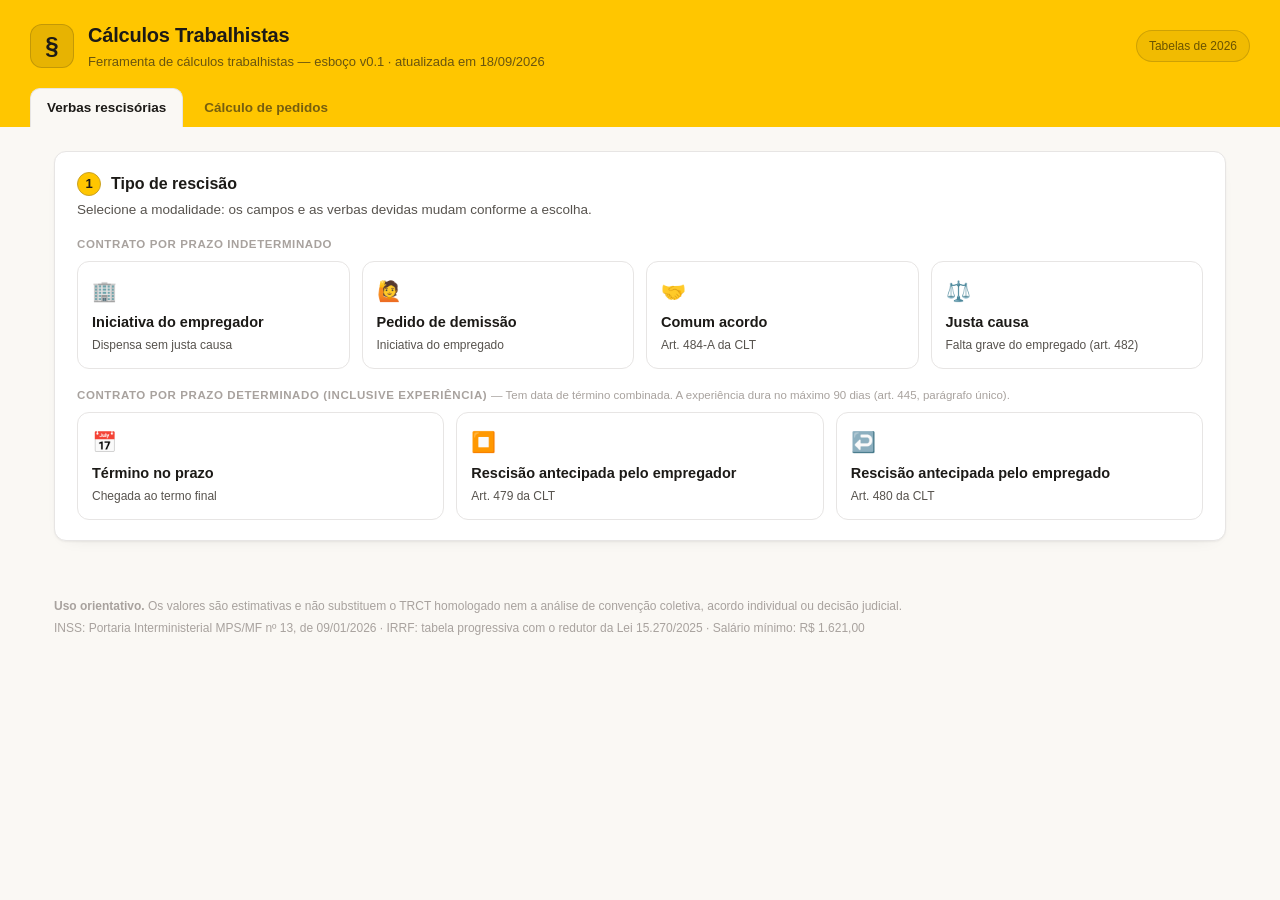
==== index.html @ 654d49d3 "Carimba a versão na tela para separar código velho de cálculo errado Hard refresh que não muda nada " ====
<!DOCTYPE html>
<html lang="pt-BR">
<head>
<meta charset="utf-8" />
<meta name="viewport" content="width=device-width, initial-scale=1" />
<title>Cálculo de Verbas Rescisórias</title>
<link rel="stylesheet" href="assets/estilos.css" />
</head>
<body>
  <header class="topo">
    <div class="topo__conteudo">
      <div class="topo__marca">
        <span class="topo__logo">§</span>
        <div>
          <h1>Cálculos Trabalhistas</h1>
          <p id="versao">Ferramenta de cálculos trabalhistas</p>
        </div>
      </div>
      <span class="badge" id="badge-vigencia">tabelas</span>
    </div>
    <nav class="abas" aria-label="Módulos">
      <a class="aba aba--ativa" href="index.html" aria-current="page">Verbas rescisórias</a>
      <a class="aba" href="pedidos.html">Cálculo de pedidos</a>
    </nav>
  </header>

  <main class="pagina">
    <section class="etapa">
      <h2><span class="etapa__num">1</span> Tipo de rescisão</h2>
      <p class="etapa__ajuda">Selecione a modalidade: os campos e as verbas devidas mudam conforme a escolha.</p>
      <div class="tipos-grupos" id="tipos" data-dinamico role="radiogroup" aria-label="Tipo de rescisão"></div>
      <div class="resumo-tipo" id="resumo-tipo" hidden></div>
    </section>

    <div class="colunas">
      <section class="etapa etapa--form" id="etapa-dados" hidden>
        <h2><span class="etapa__num">2</span> Dados para o cálculo</h2>
        <form id="formulario" autocomplete="off">
          <fieldset class="grupo">
            <legend>Contrato de trabalho</legend>
            <div class="campos">
              <label class="campo">
                <span class="campo__rotulo">Data de admissão <b>*</b></span>
                <input type="text" inputmode="numeric" data-campo="data" maxlength="10" placeholder="dd/mm/aaaa" id="dataAdmissao" />
              </label>
              <label class="campo" id="campo-termo-final" hidden>
                <span class="campo__rotulo">Data do termo final previsto <b>*</b></span>
                <input type="text" inputmode="numeric" data-campo="data" maxlength="10" placeholder="dd/mm/aaaa" id="dataTermoFinal" />
                <span class="campo__dica">Data combinada para o fim do contrato (experiência: até 90 dias).</span>
              </label>
              <label class="campo" id="campo-data-aviso">
                <span class="campo__rotulo" id="rotulo-data-aviso">Data do aviso prévio / desligamento <b>*</b></span>
                <input type="text" inputmode="numeric" data-campo="data" maxlength="10" placeholder="dd/mm/aaaa" id="dataAviso" />
                <span class="campo__dica" id="dica-data-aviso">Data da comunicação da rescisão.</span>
              </label>
              <label class="campo campo--largo checkbox" id="campo-clausula" hidden>
                <input type="checkbox" id="clausulaAssecuratoria" />
                <span>Contrato com <b>cláusula assecuratória</b> do direito recíproco de rescisão antecipada (art. 481 da CLT)</span>
              </label>
            </div>
            <div class="campos" id="grupo-aviso" hidden>
              <fieldset class="campo campo--largo opcoes">
                <legend class="campo__rotulo" id="rotulo-aviso">Aviso prévio</legend>
                <div class="opcoes__lista" id="opcoes-aviso"></div>
                <span class="campo__dica" id="dica-aviso"></span>
              </fieldset>
            </div>
          </fieldset>

          <fieldset class="grupo">
            <legend>Remuneração</legend>
            <div class="campos">
              <label class="campo">
                <span class="campo__rotulo">Último salário base <b>*</b></span>
                <span class="campo__moeda"><i>R$</i><input type="text" inputmode="decimal" data-campo="moeda" data-min="0" id="salarioBase" placeholder="0,00" /></span>
              </label>
              <label class="campo">
                <span class="campo__rotulo">Divisor da jornada</span>
                <input type="text" inputmode="numeric" data-campo="inteiro" data-min="1" data-max="999" id="divisor" placeholder="220" value="220" />
                <span class="campo__dica">220 para 44h semanais, 200 para 40h (Súmula 431 do TST). Usado no salário-hora.</span>
              </label>
              <label class="campo">
                <span class="campo__rotulo">Horas extras</span>
                <input type="text" inputmode="decimal" data-campo="decimal" data-min="0" data-max="744" id="horasExtras" placeholder="0" />
                <span class="campo__dica">Horas prestadas no mês da rescisão e ainda não pagas.</span>
              </label>
              <label class="campo">
                <span class="campo__rotulo">Adicional de hora extra</span>
                <span class="campo__moeda campo__moeda--sufixo"><input type="text" inputmode="decimal" data-campo="decimal" data-min="0" data-max="300" id="adicionalHoraExtra" placeholder="50" value="50" /><i>%</i></span>
                <span class="campo__dica">Mínimo de 50% (art. 7º, XVI, da CF). A hora sai do divisor informado.</span>
              </label>
              <label class="campo">
                <span class="campo__rotulo">Média de comissões, gorjetas e prêmios</span>
                <span class="campo__moeda"><i>R$</i><input type="text" inputmode="decimal" data-campo="moeda" data-min="0" id="mediaComissoes" placeholder="0,00" /></span>
                <span class="campo__dica">Média que integra aviso, 13º e férias.</span>
              </label>
            </div>
            <div class="campos">
              <fieldset class="campo campo--largo opcoes">
                <legend class="campo__rotulo">Adicionais recebidos</legend>
                <div class="opcoes__lista" id="opcoes-adicionais" data-dinamico></div>
                <span class="campo__dica">Insalubridade e periculosidade não se acumulam (art. 193, §2º). A insalubridade incide sobre o salário mínimo (art. 192 da CLT).</span>
              </fieldset>
              <label class="campo" id="campo-horas-noturnas" hidden>
                <span class="campo__rotulo">Horas noturnas por mês</span>
                <input type="text" inputmode="decimal" data-campo="decimal" data-min="0" data-max="300" id="horasNoturnas" placeholder="0" />
                <span class="campo__dica">20% sobre a hora normal, já integrada pelos demais adicionais (Súmula 60, I, do TST). Não considera a hora noturna reduzida (art. 73, §1º).</span>
              </label>
            </div>
            <p class="nota-remuneracao" id="nota-remuneracao">Remuneração para cálculo: <b>R$ 0,00</b></p>
          </fieldset>

          <fieldset class="grupo">
            <legend>Férias</legend>
            <div class="campos">
              <label class="campo">
                <span class="campo__rotulo">Períodos de férias vencidas (não gozadas)</span>
                <input type="text" inputmode="numeric" data-campo="inteiro" data-min="0" data-max="20" id="periodosFeriasVencidas" placeholder="0" />
                <span class="campo__dica" id="dica-periodos">Preencha as datas para ver os períodos aquisitivos completos.</span>
              </label>
              <label class="campo">
                <span class="campo__rotulo">Faltas injustificadas no período aquisitivo</span>
                <input type="text" inputmode="numeric" data-campo="inteiro" data-min="0" data-max="365" id="faltasInjustificadas" placeholder="0" />
                <span class="campo__dica">Acima de 5 faltas, reduz os dias de férias (art. 130 da CLT).</span>
              </label>
              <label class="campo campo--largo checkbox">
                <input type="checkbox" id="feriasDobro" />
                <span>Pagar as férias vencidas <b>em dobro</b> (período concessivo expirado — art. 137 da CLT)</span>
              </label>
            </div>
          </fieldset>

          <fieldset class="grupo" id="grupo-fgts">
            <legend>FGTS</legend>
            <div class="campos">
              <label class="campo">
                <span class="campo__rotulo">Saldo do FGTS depositado</span>
                <span class="campo__moeda"><i>R$</i><input type="text" inputmode="decimal" data-campo="moeda" data-min="0" id="saldoFgts" placeholder="0,00" /></span>
                <span class="campo__dica">Extrato da conta vinculada, sem os depósitos da rescisão (base da multa).</span>
              </label>
            </div>
          </fieldset>

          <fieldset class="grupo">
            <legend>Descontos</legend>
            <div class="campos">
              <fieldset class="campo campo--largo opcoes">
                <legend class="campo__rotulo">Descontos aplicáveis</legend>
                <div class="opcoes__lista" id="opcoes-descontos" data-dinamico></div>
                <span class="campo__dica">INSS, IRRF e aviso prévio não cumprido entram sozinhos, conforme o caso.</span>
              </fieldset>
            </div>
            <div class="campos" id="campos-descontos" data-dinamico></div>
          </fieldset>

          <fieldset class="grupo">
            <legend>Dados fiscais</legend>
            <div class="campos">
              <label class="campo">
                <span class="campo__rotulo">Dependentes para IRRF</span>
                <input type="text" inputmode="numeric" data-campo="inteiro" data-min="0" data-max="30" id="dependentes" placeholder="0" />
                <span class="campo__dica">Cada dependente reduz a base do imposto.</span>
              </label>
            </div>
          </fieldset>

          <div class="acoes">
            <button type="button" class="botao botao--primario" id="gerar-pdf">Gerar PDF</button>
            <button type="reset" class="botao">Limpar</button>
            <span class="acoes__nota">O resultado é recalculado a cada campo preenchido.</span>
          </div>
        </form>
      </section>

      <aside class="painel" id="painel" hidden>
        <div class="painel__topo">
          <h2>Resultado</h2>
          <span class="painel__tag">estimativa</span>
        </div>
        <div id="resultado"></div>
      </aside>
    </div>
  </main>

  <section id="memoria" class="memoria" aria-hidden="true"></section>

  <footer class="rodape">
    <p><b>Uso orientativo.</b> Os valores são estimativas e não substituem o TRCT homologado nem a análise de convenção coletiva, acordo individual ou decisão judicial.</p>
    <p id="rodape-vigencia"></p>
  </footer>

  <script type="module" src="src/app-rescisao.js"></script>
  <script>
    /* Os grupos de marcação são montados pelo módulo. Se algum ficar vazio, o
       navegador está servindo um JavaScript antigo de cache: avisa, em vez de
       deixar a seção sumir sem explicação. */
    addEventListener('load', () => setTimeout(() => {
      const vazios = [...document.querySelectorAll('[data-dinamico]')].filter((el) => !el.children.length);
      if (!vazios.length) return;
      const aviso = document.createElement('p');
      aviso.className = 'aviso-cache';
      aviso.innerHTML = 'Esta página carregou uma versão antiga guardada em cache. '
        + 'Recarregue com <b>Ctrl+Shift+R</b> (ou <b>Cmd+Shift+R</b> no Mac).';
      document.querySelector('.pagina').prepend(aviso);
    }, 700));
  </script>

</body>
</html>
---- assets/estilos.css ----
:root {
  /* Amarelo da marca. Sobre branco ele não tem contraste para texto, então
     serve de fundo e de borda, sempre com tinta escura por cima; para texto
     em fundo claro usamos --destaque-texto. */
  --destaque: #ffc600;
  --destaque-escuro: #c9a227;   /* dourado acinzentado, para bordas */
  --destaque-claro: #fdf6e0;    /* creme fosco, para fundos */
  --destaque-texto: #6b5400;

  --tinta: #1c1a17;
  --tinta-media: #57534e;
  --tinta-fraca: #a8a29e;
  --linha: #e7e5e4;
  --fundo: #faf8f4;
  --papel: #ffffff;
  --verde: #047857;
  --verde-claro: #ecfdf5;
  --vermelho: #b91c1c;
  --raio: 12px;
  --sombra: 0 1px 2px rgba(28, 26, 23, .05), 0 6px 18px -14px rgba(28, 26, 23, .18);
}

* { box-sizing: border-box; }
[hidden] { display: none !important; }

body {
  margin: 0;
  background: var(--fundo);
  color: var(--tinta);
  font-family: -apple-system, BlinkMacSystemFont, "Segoe UI", Roboto, "Helvetica Neue", Arial, sans-serif;
  font-size: 15px;
  line-height: 1.5;
}

/* ------------------------------------------------------------------ topo */
.topo {
  background: var(--destaque);
  color: var(--tinta);
  padding: 20px 24px;
}
.topo__conteudo {
  max-width: 1220px; margin: 0 auto;
  display: flex; align-items: center; justify-content: space-between; gap: 16px;
}
.topo__marca { display: flex; align-items: center; gap: 14px; }
.topo__logo {
  width: 44px; height: 44px; border-radius: 12px;
  background: rgba(28,26,23,.1); border: 1px solid rgba(28,26,23,.18);
  display: grid; place-items: center; font-size: 24px; font-weight: 700;
}
.topo h1 { margin: 0; font-size: 20px; letter-spacing: -.2px; }
.topo p { margin: 2px 0 0; font-size: 13px; color: rgba(28,26,23,.66); }
.abas {
  max-width: 1220px; margin: 16px auto -20px; display: flex; gap: 4px;
}
.aba {
  color: rgba(28,26,23,.6); text-decoration: none; font-size: 13.5px; font-weight: 600;
  padding: 9px 16px; border-radius: 10px 10px 0 0; border: 1px solid transparent; border-bottom: none;
}
.aba:hover { background: rgba(28,26,23,.07); color: var(--tinta); }
.aba--ativa { background: var(--fundo); color: var(--tinta); border-color: var(--linha); }

.badge {
  background: rgba(28,26,23,.06); border: 1px solid rgba(28,26,23,.16);
  color: var(--destaque-texto); padding: 6px 12px; border-radius: 999px; font-size: 12px; white-space: nowrap;
}

/* ---------------------------------------------------------------- página */
.pagina { max-width: 1220px; margin: 0 auto; padding: 24px; }

.aviso-cache {
  background: #fef5f5; border: 1px solid #fecaca; color: #991b1b;
  border-radius: var(--raio); padding: 12px 16px; margin: 0 0 20px; font-size: 13.5px;
}

.etapa {
  background: var(--papel); border: 1px solid var(--linha); border-radius: var(--raio);
  box-shadow: var(--sombra); padding: 20px 22px; margin-bottom: 20px;
}
.etapa h2 { margin: 0 0 4px; font-size: 16px; display: flex; align-items: center; gap: 10px; }
.etapa__num {
  width: 24px; height: 24px; border-radius: 50%; background: var(--destaque); color: var(--tinta);
  border: 1px solid var(--destaque-escuro);
  display: grid; place-items: center; font-size: 13px;
}
.etapa__ajuda { margin: 0 0 16px; color: var(--tinta-media); font-size: 13.5px; }

/* --------------------------------------------------------- cards de tipo */
.tipos-grupos { display: flex; flex-direction: column; gap: 18px; }
.grupo-tipos__titulo {
  margin: 0 0 8px; font-size: 11.5px; font-weight: 700; text-transform: uppercase;
  letter-spacing: .6px; color: var(--tinta-fraca);
}
.grupo-tipos__ajuda { text-transform: none; letter-spacing: 0; font-weight: 400; }
.tipos { display: grid; grid-template-columns: repeat(auto-fit, minmax(210px, 1fr)); gap: 12px; }
.tipo {
  text-align: left; cursor: pointer; background: var(--papel);
  border: 1.5px solid var(--linha); border-radius: var(--raio); padding: 14px;
  font: inherit; color: inherit; transition: .15s;
}
.tipo:hover { border-color: var(--destaque-escuro); background: #fdfbf5; }
.tipo[aria-checked="true"] { border-color: var(--destaque-escuro); background: var(--destaque-claro); box-shadow: 0 0 0 3px rgba(201,162,39,.22); }
.tipo:disabled { cursor: default; }
.tipo--breve { background: #fbfaf8; border-style: dashed; opacity: .65; }
.tipo--breve:hover { border-color: var(--linha); background: #fbfaf8; }
.tipo--breve .tipo__tag { text-transform: uppercase; letter-spacing: .5px; font-size: 10.5px; }
.tipo__icone { font-size: 20px; }
.tipo__nome { display: block; font-weight: 650; margin: 6px 0 2px; font-size: 14.5px; }
.tipo__tag { display: block; font-size: 12px; color: var(--tinta-media); }

.resumo-tipo {
  margin-top: 16px; border: 1px solid var(--linha); border-left: 3px solid var(--destaque);
  background: #fdfbf3; border-radius: 10px; padding: 14px 16px;
}
.resumo-tipo p { margin: 0 0 10px; font-size: 13.5px; color: var(--tinta-media); }
.verbas { display: flex; flex-wrap: wrap; gap: 8px; }
.verba {
  font-size: 12.5px; padding: 5px 10px; border-radius: 999px;
  background: var(--verde-claro); color: var(--verde); border: 1px solid #a7f3d0;
}
.verba--nao { background: #fef2f2; color: var(--vermelho); border-color: #fecaca; text-decoration: none; }
.verba small { opacity: .8; }

/* --------------------------------------------------------------- colunas */
.colunas { display: grid; grid-template-columns: minmax(0, 1.55fr) minmax(330px, .8fr); gap: 20px; align-items: start; }

/* ------------------------------------------------------------ formulário */
.grupo { border: none; border-top: 1px solid var(--linha); padding: 16px 0 4px; margin: 0; }
.grupo:first-of-type { border-top: none; padding-top: 4px; }
.grupo legend {
  font-size: 12px; font-weight: 700; text-transform: uppercase; letter-spacing: .6px;
  color: var(--destaque-texto); padding: 0;
}
.campos { display: grid; grid-template-columns: repeat(2, minmax(0, 1fr)); gap: 14px; margin-top: 12px; }
.campo { display: flex; flex-direction: column; gap: 5px; min-width: 0; }
.campo--largo { grid-column: 1 / -1; }
.campo__rotulo { font-size: 13px; font-weight: 600; color: var(--tinta); }
.campo__rotulo b { color: var(--vermelho); }
.campo__dica { font-size: 11.5px; color: var(--tinta-fraca); }
.campo input {
  font: inherit; padding: 9px 11px; border: 1px solid #cbd5e1; border-radius: 9px;
  background: #fff; color: var(--tinta); width: 100%;
}
.campo select {
  font: inherit; padding: 9px 11px; border: 1px solid #d6d3d1; border-radius: 9px;
  background: #fff; color: var(--tinta); width: 100%;
}
.campo select:focus, .campo input:focus { outline: none; border-color: var(--destaque-escuro); box-shadow: 0 0 0 3px rgba(201,162,39,.22); }
.campo--erro input { border-color: #dc2626; background: #fff7f7; }
.campo--erro input:focus { box-shadow: 0 0 0 3px rgba(220,38,38,.14); border-color: #dc2626; }
.campo__erro { font-size: 11.5px; color: var(--vermelho); font-weight: 600; }

.campo__moeda { position: relative; display: block; }
.campo__moeda i {
  position: absolute; left: 11px; top: 50%; transform: translateY(-50%);
  font-style: normal; font-size: 13px; color: var(--tinta-fraca);
}
.campo__moeda input { padding-left: 36px; }
.campo__moeda--sufixo i { left: auto; right: 12px; }
.campo__moeda--sufixo input { padding-left: 11px; padding-right: 32px; }

.opcoes { border: none; padding: 0; margin: 0; }
.opcoes__lista { display: flex; flex-wrap: wrap; gap: 8px; margin: 4px 0; }
.opcao {
  display: flex; align-items: center; gap: 7px; font-size: 13px; white-space: nowrap;
  border: 1.5px solid var(--linha); border-radius: 9px; padding: 8px 12px; cursor: pointer; background: #fff;
}
.opcao:has(input:checked) { border-color: var(--destaque-escuro); background: var(--destaque-claro); color: var(--tinta); font-weight: 600; }
.opcao input { accent-color: var(--destaque-escuro); margin: 0; }

.checkbox { flex-direction: row; align-items: flex-start; gap: 8px; font-size: 13px; color: var(--tinta-media); cursor: pointer; }
.checkbox input { width: auto; margin-top: 2px; accent-color: var(--destaque-escuro); }
.checkbox b { color: var(--tinta); }

.nota-remuneracao {
  margin: 12px 0 0; font-size: 13px; color: var(--tinta-media);
  background: var(--destaque-claro); border-radius: 9px; padding: 8px 12px; display: inline-block;
}
.nota-remuneracao b { color: var(--destaque-texto); }

.acoes { display: flex; gap: 12px; margin-top: 20px; align-items: center; flex-wrap: wrap; }
.acoes__nota { font-size: 12.5px; color: var(--tinta-fraca); }
.botao {
  font: inherit; font-weight: 600; padding: 10px 18px; border-radius: 9px;
  border: 1px solid var(--linha); background: #fff; color: var(--tinta-media); cursor: pointer;
}
.botao--primario { background: var(--destaque); border-color: var(--destaque-escuro); color: var(--tinta); }
.botao--primario:hover { background: var(--destaque-escuro); }

/* ---------------------------------------------------------------- painel */
.painel {
  background: var(--papel); border: 1px solid var(--linha); border-radius: var(--raio);
  box-shadow: var(--sombra); padding: 18px 20px; position: sticky; top: 20px;
}
.painel__topo { display: flex; align-items: center; justify-content: space-between; margin-bottom: 4px; }
.painel__topo h2 { margin: 0; font-size: 16px; }
.painel__tag {
  font-size: 11px; text-transform: uppercase; letter-spacing: .5px;
  background: var(--destaque-claro); color: var(--destaque-texto); border: 1px solid var(--destaque);
  padding: 3px 9px; border-radius: 999px;
}
.alerta {
  background: #fdfbf3; border: 1px solid var(--linha); border-left: 3px solid var(--destaque-escuro);
  color: var(--tinta-media); border-radius: 10px; padding: 10px 12px; font-size: 12.5px; margin-top: 12px;
}

.aviso-erro {
  background: #fef5f5; border: 1px solid #fecaca; color: #991b1b;
  border-radius: 10px; padding: 12px 14px; font-size: 13px; margin-top: 12px;
}
.aviso-erro ul { margin: 6px 0 0; padding-left: 18px; }

.contexto { display: grid; grid-template-columns: 1fr 1fr; gap: 8px; margin: 14px 0; }
.contexto div { background: #faf9f7; border: 1px solid var(--linha); border-radius: 9px; padding: 8px 10px; }
.contexto dt { font-size: 11px; color: var(--tinta-fraca); text-transform: uppercase; letter-spacing: .4px; }
.contexto dd { margin: 2px 0 0; font-size: 13px; font-weight: 600; }

.bloco-titulo {
  font-size: 11.5px; font-weight: 700; text-transform: uppercase; letter-spacing: .6px;
  color: var(--tinta-fraca); margin: 16px 0 6px;
}
.linhas { width: 100%; border-collapse: collapse; }
.linhas td { padding: 6px 0; border-bottom: 1px dashed var(--linha); font-size: 13.5px; vertical-align: top; }
.linhas td:last-child { text-align: right; white-space: nowrap; font-variant-numeric: tabular-nums; font-weight: 600; }
.linhas small { display: block; color: var(--tinta-fraca); font-size: 11.5px; font-weight: 400; }
.linhas .neg td:last-child { color: var(--vermelho); }
.linhas tr.total td { border-bottom: none; padding-top: 10px; font-weight: 700; }

.liquido {
  margin-top: 14px; background: var(--destaque-claro); border: 1px solid var(--destaque);
  border-radius: 10px; padding: 12px 14px; display: flex; align-items: baseline; justify-content: space-between;
}
.liquido span { font-size: 12.5px; color: var(--destaque-texto); font-weight: 600; text-transform: uppercase; letter-spacing: .4px; }
.liquido b { font-size: 22px; color: var(--tinta); font-variant-numeric: tabular-nums; }

.fgts-card { margin-top: 14px; border: 1px solid var(--linha); border-radius: 10px; padding: 12px 14px; background: #faf9f7; }
.fgts-card h3 { margin: 0 0 8px; font-size: 13px; }
.fgts-card .linhas td { border-bottom: 1px dashed #ebe8e4; }
.fgts-card p { margin: 8px 0 0; font-size: 11.5px; color: var(--tinta-fraca); }
.fgts-card__nota { font-size: 12.5px !important; color: var(--tinta-media) !important; margin-top: 0 !important; }

.vazio { color: var(--tinta-fraca); font-size: 13.5px; margin-top: 14px; }
.observacao { margin: 10px 0 0; font-size: 11.5px; color: var(--tinta-fraca); }

/* --------------------------------------------------------------- rodapé */
.rodape { max-width: 1220px; margin: 0 auto; padding: 8px 24px 40px; color: var(--tinta-fraca); font-size: 12px; }
.rodape p { margin: 4px 0; }

@media (max-width: 1080px) {
  .colunas { grid-template-columns: 1fr; }
  .tipos { grid-template-columns: repeat(2, 1fr); }
  .painel { position: static; }
}
@media (max-width: 620px) {
  .tipos, .campos, .contexto { grid-template-columns: 1fr; }
}

/* ------------------------------------------------- memória de cálculo ---- */
/* Bloco montado só para a impressão: invisível na tela, único visível no papel. */
.memoria { display: none; }
.memoria__topo { border-bottom: 2px solid var(--tinta); padding-bottom: 8px; margin-bottom: 16px; }
.memoria__topo h1 { margin: 0; font-size: 18px; }
.memoria__topo p { margin: 2px 0 0; font-size: 13px; }
.memoria__data { color: var(--tinta-media); }
.memoria h2 {
  font-size: 12px; text-transform: uppercase; letter-spacing: .6px;
  margin: 18px 0 6px; padding-bottom: 4px; border-bottom: 1px solid var(--linha);
}
.memoria__dados { width: 100%; border-collapse: collapse; }
.memoria__dados td { padding: 4px 0; font-size: 12.5px; border-bottom: 1px dotted var(--linha); }
.memoria__dados td:last-child { text-align: right; font-weight: 600; }
.memoria__rodape p { margin: 0 0 4px; }
.memoria__rodape { margin-top: 18px; padding-top: 8px; border-top: 1px solid var(--linha); font-size: 11px; color: var(--tinta-media); }

@media print {
  @page { margin: 14mm; }
  body { background: #fff; font-size: 12px; }
  .topo, .abas, .pagina, .rodape, .aviso-cache { display: none !important; }
  .memoria { display: block; }
  .memoria .contexto { display: grid; grid-template-columns: repeat(3, 1fr); gap: 6px; }
  .memoria .contexto div { border: 1px solid var(--linha); background: none; }
  .memoria .liquido { border: 2px solid var(--tinta); background: none; }
  .memoria .liquido b, .memoria .liquido span { color: var(--tinta); }
  .memoria .alerta, .memoria .fgts-card { background: none; }
  .memoria .bloco-titulo { color: var(--tinta); }
  /* Cinza claro some no papel. */
  .memoria .contexto dt, .memoria .linhas small, .memoria .fgts-card p { color: var(--tinta-media); }
  .memoria table, .memoria .fgts-card, .memoria .liquido { break-inside: avoid; }
  .memoria section { break-inside: avoid-page; }
}
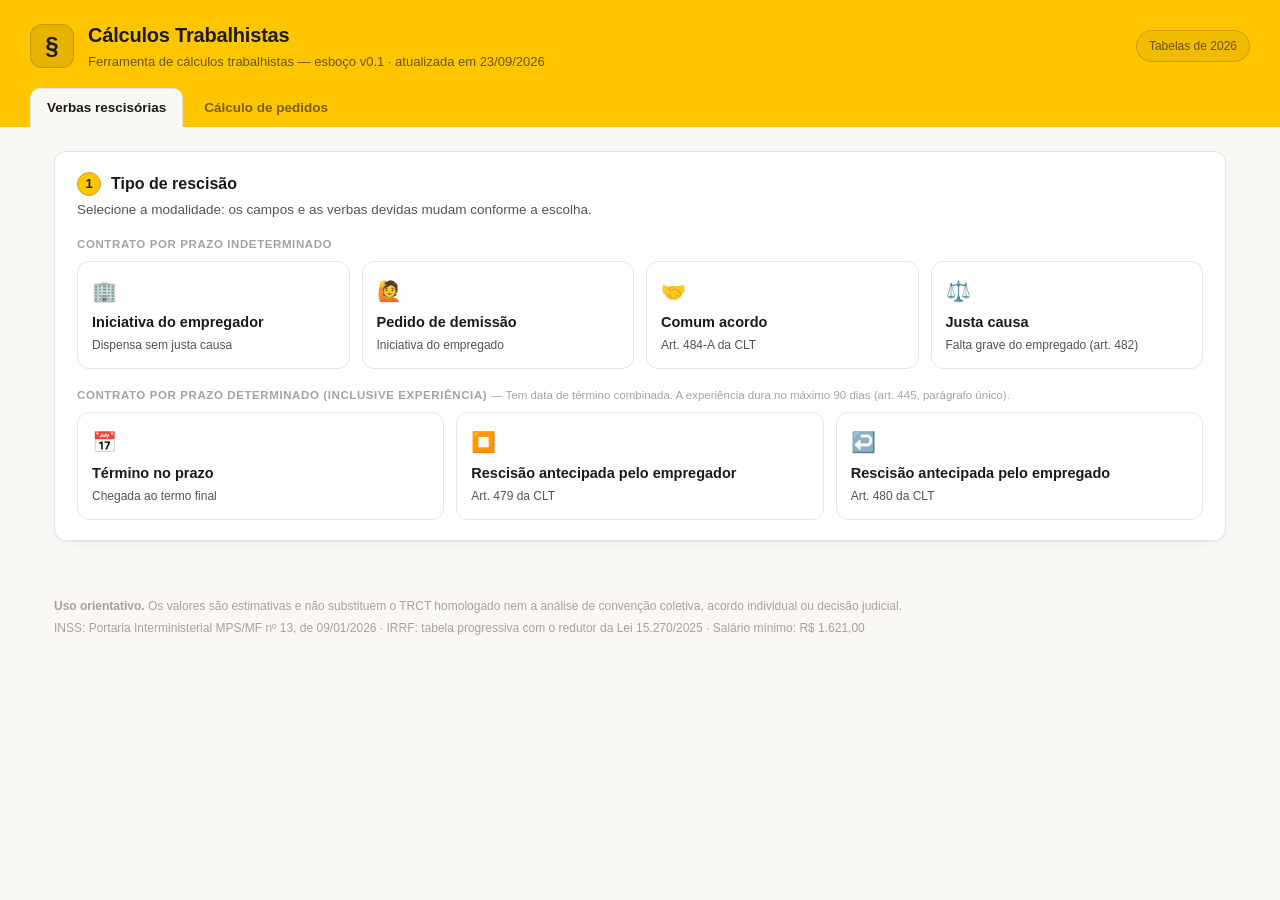
==== commit 999634ce: "Apura a prescrição nas três telas, e não só nos pedidos com período Na versão portátil — e na web, q" ====
--- a/index.html
+++ b/index.html
@@ -68,6 +68,17 @@
           </fieldset>
 
           <fieldset class="grupo">
+            <legend>Prescrição</legend>
+            <div class="campos">
+              <label class="campo">
+                <span class="campo__rotulo">Data do ajuizamento</span>
+                <input type="text" inputmode="numeric" data-campo="data" maxlength="10" placeholder="dd/mm/aaaa" id="dataAjuizamento" />
+                <span class="campo__dica">Com ela, a ferramenta apura a prescrição bienal — contada do fim do aviso, inclusive o projetado (OJ 83 da SDI-1) — e a quinquenal das férias vencidas (art. 149 da CLT).</span>
+              </label>
+            </div>
+          </fieldset>
+
+          <fieldset class="grupo">
             <legend>Remuneração</legend>
             <div class="campos">
               <label class="campo">
--- a/assets/estilos.css
+++ b/assets/estilos.css
@@ -186,6 +186,8 @@
 }
 .botao--primario { background: var(--destaque); border-color: var(--destaque-escuro); color: var(--tinta); }
 .botao--primario:hover { background: var(--destaque-escuro); }
+.botao:disabled { opacity: .45; cursor: not-allowed; }
+.botao:disabled:hover { background: var(--destaque); }
 
 /* ---------------------------------------------------------------- painel */
 .painel {
@@ -203,6 +205,32 @@
   background: #fdfbf3; border: 1px solid var(--linha); border-left: 3px solid var(--destaque-escuro);
   color: var(--tinta-media); border-radius: 10px; padding: 10px 12px; font-size: 12.5px; margin-top: 12px;
 }
+
+/* Recorte: o cálculo acontece, mas só sobre o período imprescrito. */
+.recorte {
+  background: #fff7ed; border: 1px solid #fdba74; border-left: 4px solid #c2410c;
+  color: #7c2d12; border-radius: 10px; padding: 12px 14px; margin-top: 12px;
+}
+.recorte b { display: block; margin-bottom: 4px; font-size: 13.5px; }
+.recorte p { margin: 0; font-size: 12.5px; }
+
+/* Impedimento: o cálculo não acontece, e a tela precisa dizer isso sem meio-termo. */
+.impedimento {
+  background: #fef2f2; border: 1px solid var(--vermelho); border-left-width: 4px;
+  color: #7f1d1d; border-radius: 10px; padding: 14px 16px; margin-top: 12px;
+}
+.impedimento b { display: block; margin-bottom: 6px; font-size: 14px; }
+.impedimento p { margin: 0; font-size: 13px; }
+.impedimento__saida { margin-top: 8px !important; color: #991b1b; }
+
+/* Tela travada pela prescrição: esmaece o que de fato está bloqueado, e não
+   um grupo pela posição. As datas que afastam o impedimento moram em mais de
+   um grupo (na rescisão, o ajuizamento fica no segundo), e um campo livre com
+   cara de travado faria a pessoa desistir justamente dele. */
+.formulario--bloqueado .grupo:not(:has(input:enabled, select:enabled)) { opacity: .5; }
+.formulario--bloqueado .grupo:has(input:enabled, select:enabled) .campo:has(input:disabled, select:disabled) { opacity: .5; }
+.campo input:disabled, .campo select:disabled { background: #f5f5f4; color: var(--tinta-fraca); cursor: not-allowed; }
+.opcao:has(input:disabled) { cursor: not-allowed; }
 
 .aviso-erro {
   background: #fef5f5; border: 1px solid #fecaca; color: #991b1b;
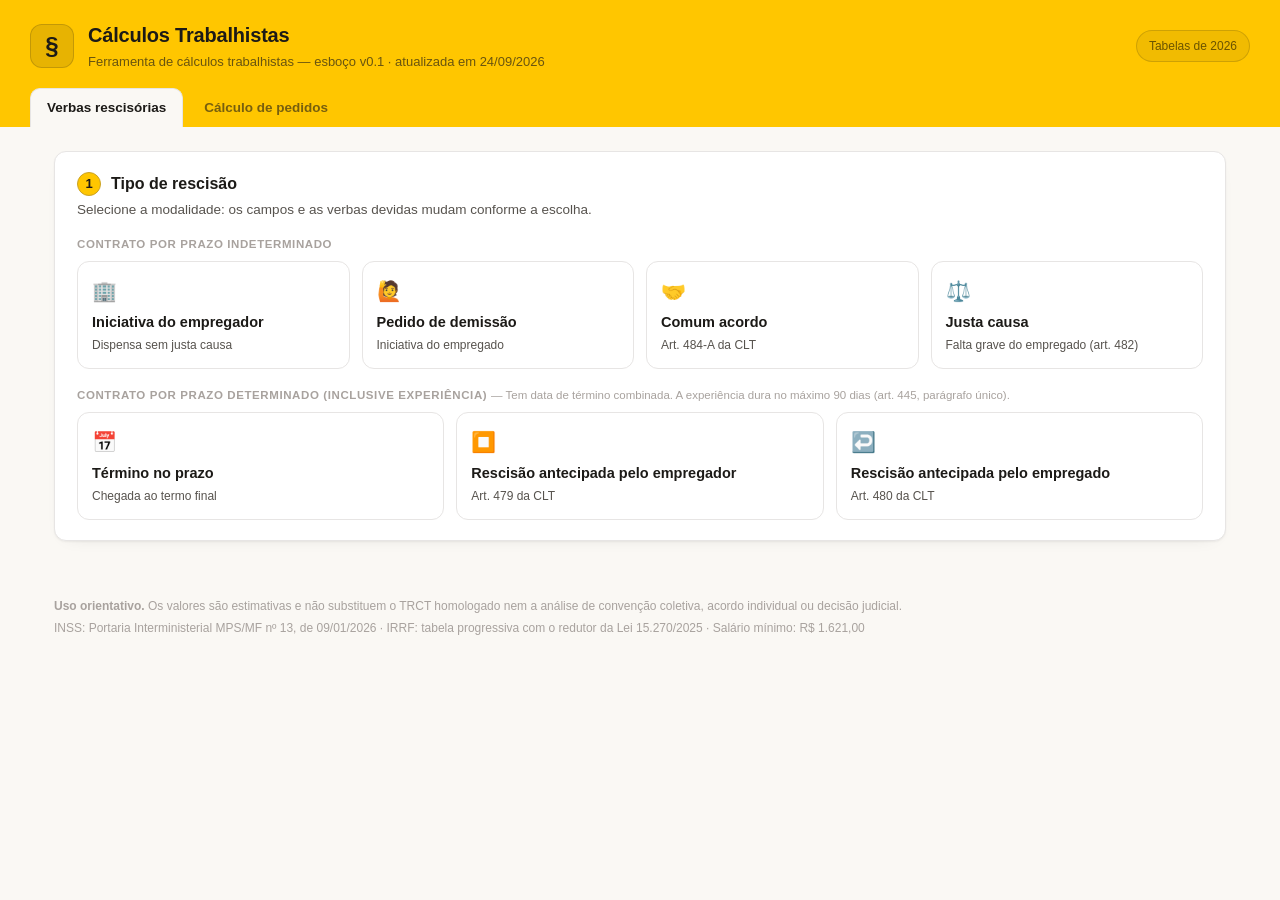
==== commit 829b25ed: "Corrige cinco regras de cálculo achadas na terceira revisão Uma varredura de 20 mil combinações de e" ====
--- a/index.html
+++ b/index.html
@@ -53,6 +53,11 @@
                 <input type="text" inputmode="numeric" data-campo="data" maxlength="10" placeholder="dd/mm/aaaa" id="dataAviso" />
                 <span class="campo__dica" id="dica-data-aviso">Data da comunicação da rescisão.</span>
               </label>
+              <label class="campo" id="campo-prejuizo480" hidden>
+                <span class="campo__rotulo">Prejuízo comprovado do empregador</span>
+                <span class="campo__moeda"><i>R$</i><input type="text" inputmode="decimal" data-campo="moeda" data-min="0" id="prejuizoArt480" placeholder="0,00" /></span>
+                <span class="campo__dica">A indenização do art. 480 cobre só o prejuízo que a saída causou, até o que o empregado receberia pelo art. 479 (§1º). Sem prejuízo, nada se desconta.</span>
+              </label>
               <label class="campo campo--largo checkbox" id="campo-clausula" hidden>
                 <input type="checkbox" id="clausulaAssecuratoria" />
                 <span>Contrato com <b>cláusula assecuratória</b> do direito recíproco de rescisão antecipada (art. 481 da CLT)</span>
@@ -133,10 +138,6 @@
                 <span class="campo__rotulo">Faltas injustificadas no período aquisitivo</span>
                 <input type="text" inputmode="numeric" data-campo="inteiro" data-min="0" data-max="365" id="faltasInjustificadas" placeholder="0" />
                 <span class="campo__dica">Acima de 5 faltas, reduz os dias de férias (art. 130 da CLT).</span>
-              </label>
-              <label class="campo campo--largo checkbox">
-                <input type="checkbox" id="feriasDobro" />
-                <span>Pagar as férias vencidas <b>em dobro</b> (período concessivo expirado — art. 137 da CLT)</span>
               </label>
             </div>
           </fieldset>
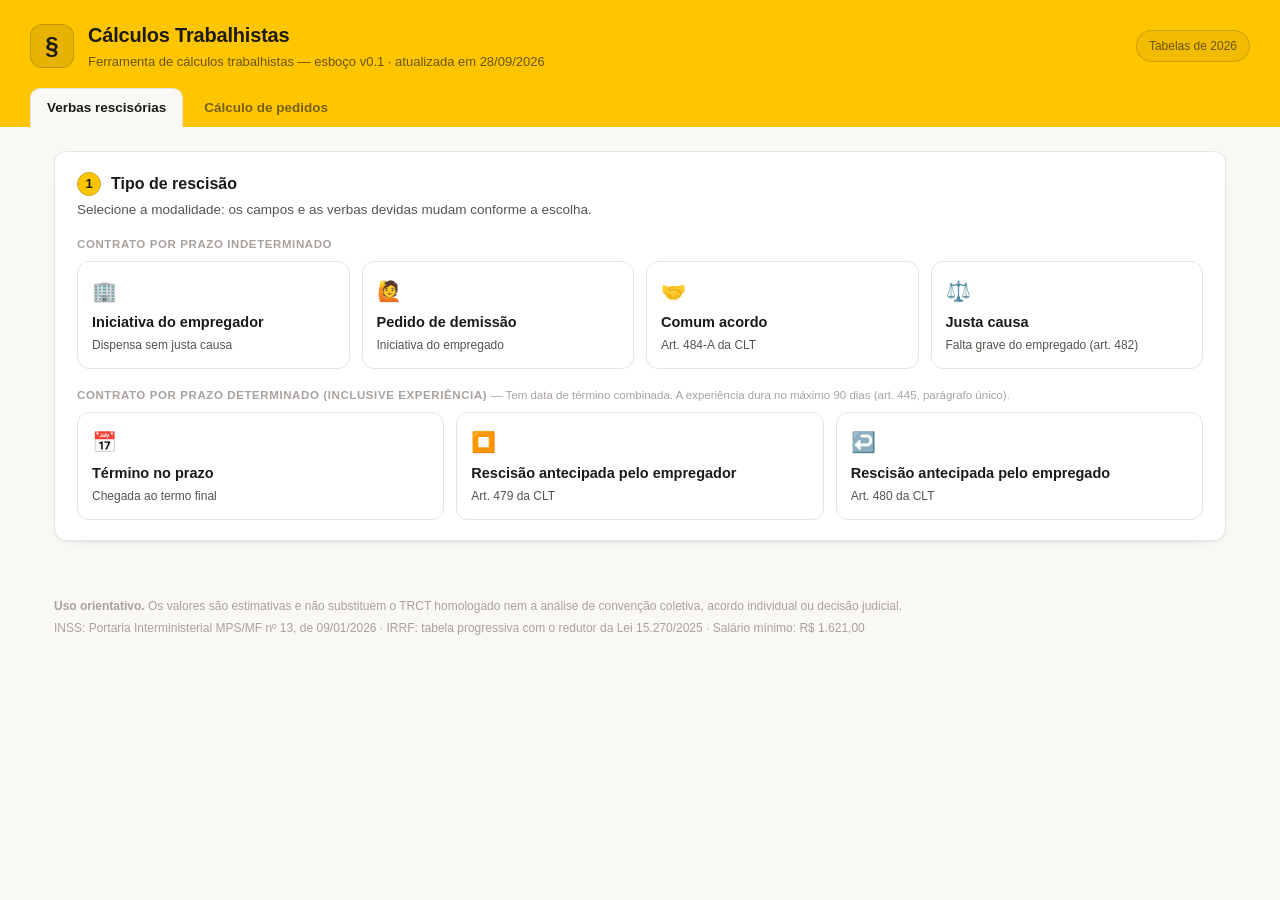
==== commit d7ac86fc: "Corrige fórmulas achadas na quarta revisão da rescisão e dos pedidos Revisão das fórmulas contra leg" ====
--- a/index.html
+++ b/index.html
@@ -115,12 +115,16 @@
               <fieldset class="campo campo--largo opcoes">
                 <legend class="campo__rotulo">Adicionais recebidos</legend>
                 <div class="opcoes__lista" id="opcoes-adicionais" data-dinamico></div>
-                <span class="campo__dica">Insalubridade e periculosidade não se acumulam (art. 193, §2º). A insalubridade incide sobre o salário mínimo (art. 192 da CLT).</span>
+                <span class="campo__dica">Insalubridade e periculosidade não se acumulam (art. 193, §2º). A insalubridade incide sobre o salário mínimo do mês da saída (art. 192 da CLT).</span>
               </fieldset>
               <label class="campo" id="campo-horas-noturnas" hidden>
                 <span class="campo__rotulo">Horas noturnas por mês</span>
                 <input type="text" inputmode="decimal" data-campo="decimal" data-min="0" data-max="300" id="horasNoturnas" placeholder="0" />
-                <span class="campo__dica">20% sobre a hora normal, já integrada pelos demais adicionais (Súmula 60, I, do TST). Não considera a hora noturna reduzida (art. 73, §1º).</span>
+                <span class="campo__dica">20% sobre a hora normal, já integrada pelos demais adicionais (Súmula 60, I, do TST).</span>
+              </label>
+              <label class="campo campo--largo checkbox" id="campo-hora-reduzida" hidden>
+                <input type="checkbox" id="horaNoturnaReduzida" checked />
+                <span>Horas de relógio: aplicar a hora noturna reduzida de 52min30s (art. 73, §1º) — desmarque se já forem horas fictas ou se o trabalho for rural</span>
               </label>
             </div>
             <p class="nota-remuneracao" id="nota-remuneracao">Remuneração para cálculo: <b>R$ 0,00</b></p>
--- a/assets/estilos.css
+++ b/assets/estilos.css
@@ -247,9 +247,19 @@
   font-size: 11.5px; font-weight: 700; text-transform: uppercase; letter-spacing: .6px;
   color: var(--tinta-fraca); margin: 16px 0 6px;
 }
+/* Campo reescrito pela tela (o qualificador que acompanha o percentual). */
+.campo--ajustado select, .campo--ajustado input { animation: ajustado 1.6s ease-out; }
+@keyframes ajustado {
+  0%, 35% { border-color: var(--destaque-escuro); box-shadow: 0 0 0 3px rgba(255, 198, 0, .45); }
+  100% { box-shadow: 0 0 0 0 rgba(255, 198, 0, 0); }
+}
+@media (prefers-reduced-motion: reduce) {
+  .campo--ajustado select, .campo--ajustado input { animation: none; }
+}
+
 .linhas { width: 100%; border-collapse: collapse; }
 .linhas td { padding: 6px 0; border-bottom: 1px dashed var(--linha); font-size: 13.5px; vertical-align: top; }
-.linhas td:last-child { text-align: right; white-space: nowrap; font-variant-numeric: tabular-nums; font-weight: 600; }
+.linhas td:last-child { padding-left: 12px; text-align: right; white-space: nowrap; font-variant-numeric: tabular-nums; font-weight: 600; }
 .linhas small { display: block; color: var(--tinta-fraca); font-size: 11.5px; font-weight: 400; }
 .linhas .neg td:last-child { color: var(--vermelho); }
 .linhas tr.total td { border-bottom: none; padding-top: 10px; font-weight: 700; }
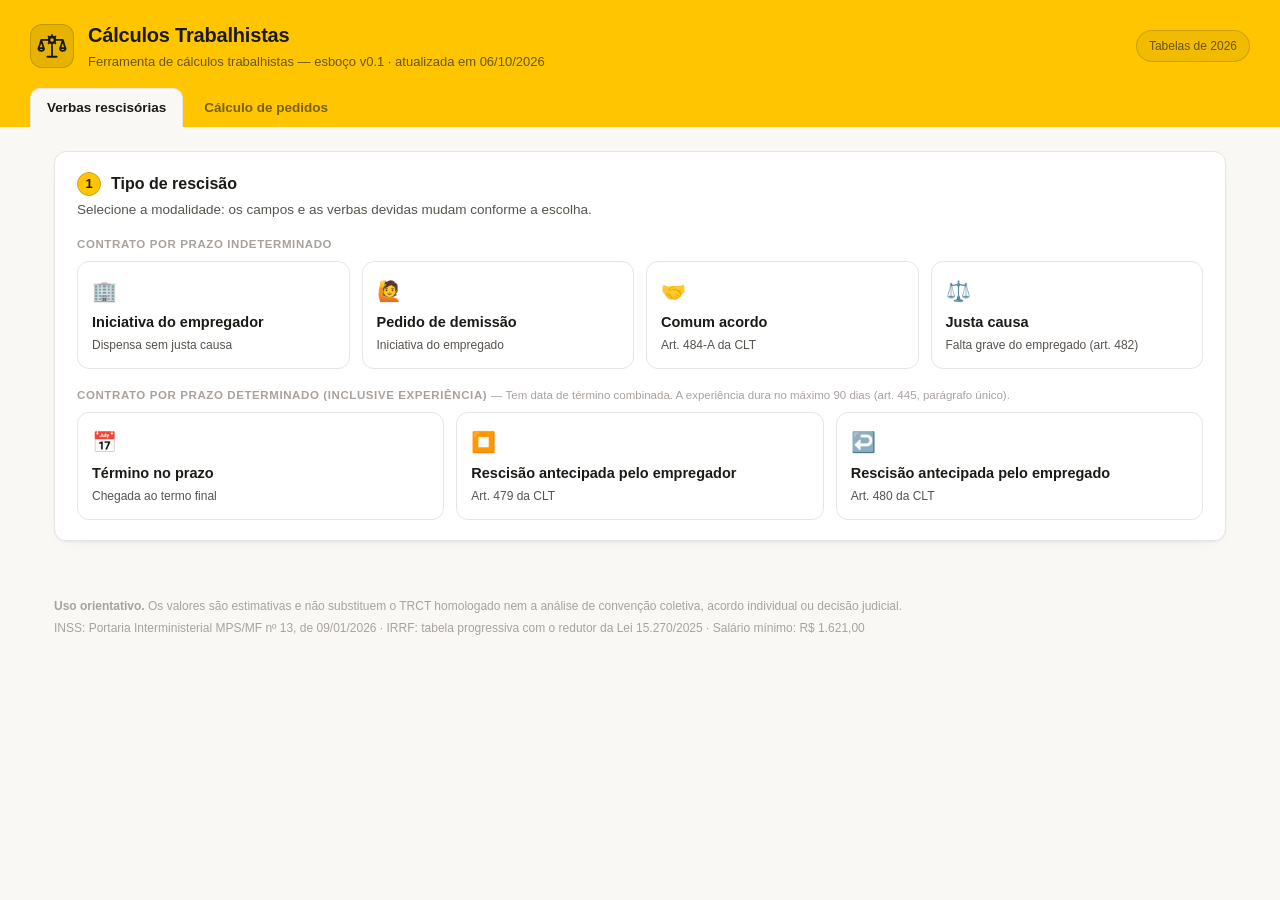
==== commit 2bb0c770: "Troca o § da marca por uma balança com engrenagem A marca do topo deixa o "§" e passa a ser um ícone" ====
--- a/index.html
+++ b/index.html
@@ -4,13 +4,20 @@
 <meta charset="utf-8" />
 <meta name="viewport" content="width=device-width, initial-scale=1" />
 <title>Cálculo de Verbas Rescisórias</title>
+<link rel="icon" type="image/svg+xml" href="data:image/svg+xml,%3Csvg xmlns='http://www.w3.org/2000/svg' viewBox='0 0 32 32'%3E%3Crect width='32' height='32' rx='7' fill='%23ffc600'/%3E%3Cg transform='translate(3.2 3.2) scale(.8)' color='%231c1a17' fill='none' stroke='currentColor' stroke-width='2' stroke-linecap='round' stroke-linejoin='round'%3E%3Cpath d='M14.99 5.12L15.16 3.56L16.84 3.56L17.01 5.12A4.5 4.5 0 0 1 18.38 5.68L19.61 4.71L20.79 5.89L19.82 7.12A4.5 4.5 0 0 1 20.38 8.49L21.94 8.66L21.94 10.34L20.38 10.51A4.5 4.5 0 0 1 19.82 11.88L20.79 13.11L19.61 14.29L18.38 13.32A4.5 4.5 0 0 1 17.01 13.88L16.84 15.44L15.16 15.44L14.99 13.88A4.5 4.5 0 0 1 13.62 13.32L12.39 14.29L11.21 13.11L12.18 11.88A4.5 4.5 0 0 1 11.62 10.51L10.06 10.34L10.06 8.66L11.62 8.49A4.5 4.5 0 0 1 12.18 7.12L11.21 5.89L12.39 4.71L13.62 5.68A4.5 4.5 0 0 1 14.99 5.12ZM17.9 9.5a1.9 1.9 0 1 0 -3.8 0a1.9 1.9 0 1 0 3.8 0Z' fill='currentColor' stroke='none' fill-rule='evenodd'/%3E%3Cpath d='M4.5 9.5H9.8M22.2 9.5H27.5M16 16V26.5M11 27.5H21M4.5 9.5 1.9 18.2M4.5 9.5 7.1 18.2M27.5 9.5 24.9 18.2M27.5 9.5 30.1 18.2M1.5 18.2H7.5a3 3 0 0 1-6 0ZM24.5 18.2H30.5a3 3 0 0 1-6 0Z'/%3E%3C/g%3E%3C/svg%3E" />
 <link rel="stylesheet" href="assets/estilos.css" />
 </head>
 <body>
   <header class="topo">
     <div class="topo__conteudo">
       <div class="topo__marca">
-        <span class="topo__logo">§</span>
+        <span class="topo__logo" aria-hidden="true">
+          <svg viewBox="0 0 32 32" fill="none" stroke="currentColor" stroke-width="2" stroke-linecap="round" stroke-linejoin="round" focusable="false">
+            <!-- balança da justiça com uma engrenagem no fiel: o direito e o trabalho -->
+            <path d="M14.99 5.12L15.16 3.56L16.84 3.56L17.01 5.12A4.5 4.5 0 0 1 18.38 5.68L19.61 4.71L20.79 5.89L19.82 7.12A4.5 4.5 0 0 1 20.38 8.49L21.94 8.66L21.94 10.34L20.38 10.51A4.5 4.5 0 0 1 19.82 11.88L20.79 13.11L19.61 14.29L18.38 13.32A4.5 4.5 0 0 1 17.01 13.88L16.84 15.44L15.16 15.44L14.99 13.88A4.5 4.5 0 0 1 13.62 13.32L12.39 14.29L11.21 13.11L12.18 11.88A4.5 4.5 0 0 1 11.62 10.51L10.06 10.34L10.06 8.66L11.62 8.49A4.5 4.5 0 0 1 12.18 7.12L11.21 5.89L12.39 4.71L13.62 5.68A4.5 4.5 0 0 1 14.99 5.12ZM17.9 9.5a1.9 1.9 0 1 0 -3.8 0a1.9 1.9 0 1 0 3.8 0Z" fill="currentColor" stroke="none" fill-rule="evenodd"/>
+            <path d="M4.5 9.5H9.8M22.2 9.5H27.5M16 16V26.5M11 27.5H21M4.5 9.5 1.9 18.2M4.5 9.5 7.1 18.2M27.5 9.5 24.9 18.2M27.5 9.5 30.1 18.2M1.5 18.2H7.5a3 3 0 0 1-6 0ZM24.5 18.2H30.5a3 3 0 0 1-6 0Z"/>
+          </svg>
+        </span>
         <div>
           <h1>Cálculos Trabalhistas</h1>
           <p id="versao">Ferramenta de cálculos trabalhistas</p>
--- a/assets/estilos.css
+++ b/assets/estilos.css
@@ -44,10 +44,11 @@
 }
 .topo__marca { display: flex; align-items: center; gap: 14px; }
 .topo__logo {
-  width: 44px; height: 44px; border-radius: 12px;
+  width: 44px; height: 44px; border-radius: 12px; flex: none;
   background: rgba(28,26,23,.1); border: 1px solid rgba(28,26,23,.18);
-  display: grid; place-items: center; font-size: 24px; font-weight: 700;
-}
+  display: grid; place-items: center;
+}
+.topo__logo svg { width: 30px; height: 30px; display: block; }
 .topo h1 { margin: 0; font-size: 20px; letter-spacing: -.2px; }
 .topo p { margin: 2px 0 0; font-size: 13px; color: rgba(28,26,23,.66); }
 .abas {
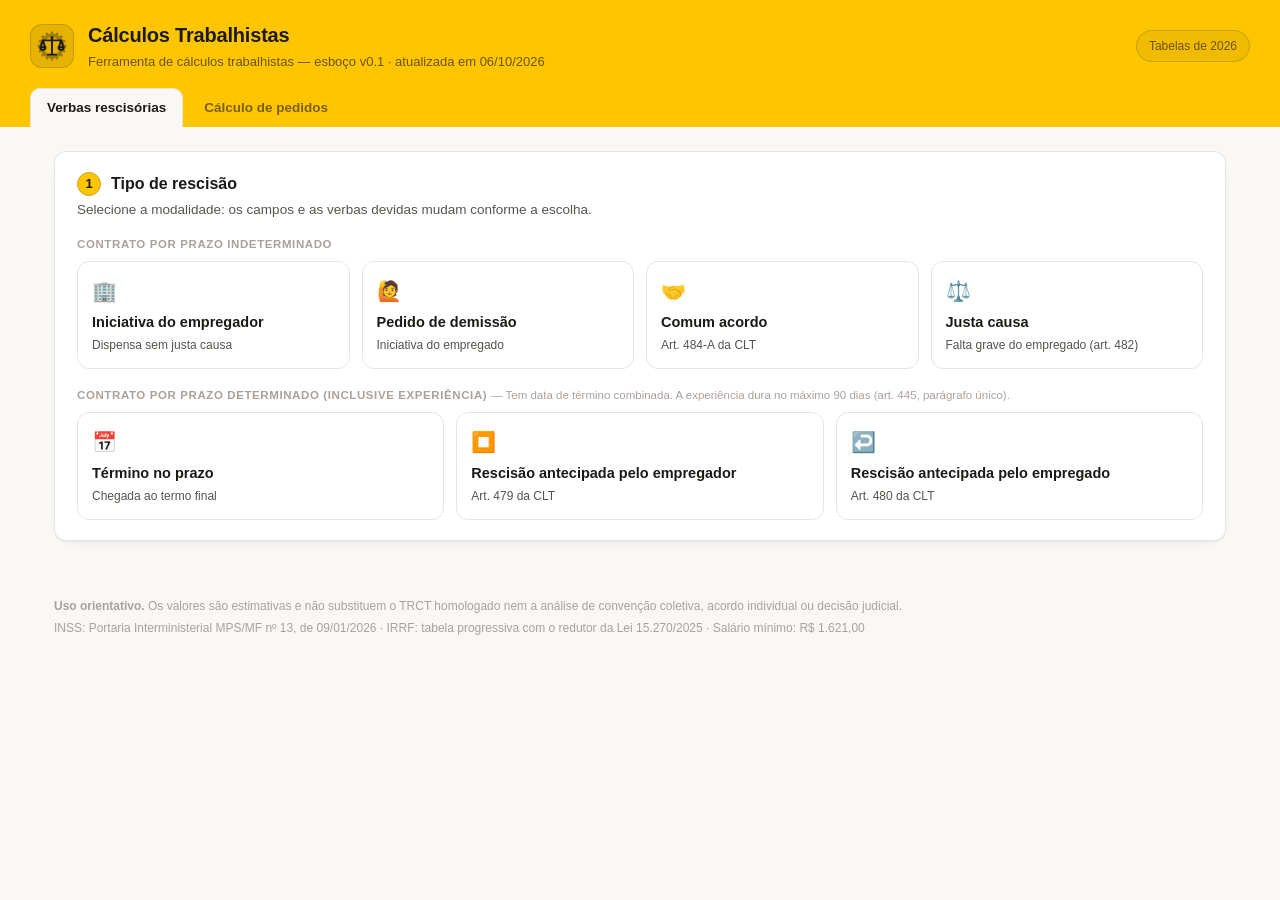
==== commit cf2eb041: "Põe a engrenagem atrás da balança, com 16 dentes A engrenagem deixa de ser o fiel da balança e passa" ====
--- a/index.html
+++ b/index.html
@@ -4,7 +4,7 @@
 <meta charset="utf-8" />
 <meta name="viewport" content="width=device-width, initial-scale=1" />
 <title>Cálculo de Verbas Rescisórias</title>
-<link rel="icon" type="image/svg+xml" href="data:image/svg+xml,%3Csvg xmlns='http://www.w3.org/2000/svg' viewBox='0 0 32 32'%3E%3Crect width='32' height='32' rx='7' fill='%23ffc600'/%3E%3Cg transform='translate(3.2 3.2) scale(.8)' color='%231c1a17' fill='none' stroke='currentColor' stroke-width='2' stroke-linecap='round' stroke-linejoin='round'%3E%3Cpath d='M14.99 5.12L15.16 3.56L16.84 3.56L17.01 5.12A4.5 4.5 0 0 1 18.38 5.68L19.61 4.71L20.79 5.89L19.82 7.12A4.5 4.5 0 0 1 20.38 8.49L21.94 8.66L21.94 10.34L20.38 10.51A4.5 4.5 0 0 1 19.82 11.88L20.79 13.11L19.61 14.29L18.38 13.32A4.5 4.5 0 0 1 17.01 13.88L16.84 15.44L15.16 15.44L14.99 13.88A4.5 4.5 0 0 1 13.62 13.32L12.39 14.29L11.21 13.11L12.18 11.88A4.5 4.5 0 0 1 11.62 10.51L10.06 10.34L10.06 8.66L11.62 8.49A4.5 4.5 0 0 1 12.18 7.12L11.21 5.89L12.39 4.71L13.62 5.68A4.5 4.5 0 0 1 14.99 5.12ZM17.9 9.5a1.9 1.9 0 1 0 -3.8 0a1.9 1.9 0 1 0 3.8 0Z' fill='currentColor' stroke='none' fill-rule='evenodd'/%3E%3Cpath d='M4.5 9.5H9.8M22.2 9.5H27.5M16 16V26.5M11 27.5H21M4.5 9.5 1.9 18.2M4.5 9.5 7.1 18.2M27.5 9.5 24.9 18.2M27.5 9.5 30.1 18.2M1.5 18.2H7.5a3 3 0 0 1-6 0ZM24.5 18.2H30.5a3 3 0 0 1-6 0Z'/%3E%3C/g%3E%3C/svg%3E" />
+<link rel="icon" type="image/svg+xml" href="data:image/svg+xml,%3Csvg xmlns='http://www.w3.org/2000/svg' viewBox='0 0 32 32'%3E%3Crect width='32' height='32' rx='7' fill='%23ffc600'/%3E%3Cg transform='translate(2.4 2.4) scale(.85)' color='%231c1a17' fill='none' stroke='currentColor' stroke-width='2' stroke-linecap='round' stroke-linejoin='round'%3E%3Cpath d='M14.45 2.89L14.79 0.65L17.21 0.65L17.55 2.89A13.2 13.2 0 0 1 19.58 3.3L20.76 1.35L22.99 2.28L22.45 4.48A13.2 13.2 0 0 1 24.17 5.63L26 4.29L27.71 6L26.37 7.83A13.2 13.2 0 0 1 27.52 9.55L29.72 9.01L30.65 11.24L28.7 12.42A13.2 13.2 0 0 1 29.11 14.45L31.35 14.79L31.35 17.21L29.11 17.55A13.2 13.2 0 0 1 28.7 19.58L30.65 20.76L29.72 22.99L27.52 22.45A13.2 13.2 0 0 1 26.37 24.17L27.71 26L26 27.71L24.17 26.37A13.2 13.2 0 0 1 22.45 27.52L22.99 29.72L20.76 30.65L19.58 28.7A13.2 13.2 0 0 1 17.55 29.11L17.21 31.35L14.79 31.35L14.45 29.11A13.2 13.2 0 0 1 12.42 28.7L11.24 30.65L9.01 29.72L9.55 27.52A13.2 13.2 0 0 1 7.83 26.37L6 27.71L4.29 26L5.63 24.17A13.2 13.2 0 0 1 4.48 22.45L2.28 22.99L1.35 20.76L3.3 19.58A13.2 13.2 0 0 1 2.89 17.55L0.65 17.21L0.65 14.79L2.89 14.45A13.2 13.2 0 0 1 3.3 12.42L1.35 11.24L2.28 9.01L4.48 9.55A13.2 13.2 0 0 1 5.63 7.83L4.29 6L6 4.29L7.83 5.63A13.2 13.2 0 0 1 9.55 4.48L9.01 2.28L11.24 1.35L12.42 3.3A13.2 13.2 0 0 1 14.45 2.89ZM25.6 16a9.6 9.6 0 1 0 -19.2 0a9.6 9.6 0 1 0 19.2 0Z' fill='currentColor' fill-opacity='0.35' stroke='none' fill-rule='evenodd'/%3E%3Cpath d='M16 7.6V24M11.6 25.2H20.4M6.2 10H25.8M6.2 10 3.7 17.2M6.2 10 8.7 17.2M25.8 10 23.3 17.2M25.8 10 28.3 17.2M3.3 17.2H9.1a2.9 2.9 0 0 1-5.8 0ZM22.9 17.2H28.7a2.9 2.9 0 0 1-5.8 0Z'/%3E%3Ccircle cx='16' cy='7.2' r='1.6' fill='currentColor' stroke='none'/%3E%3C/g%3E%3C/svg%3E" />
 <link rel="stylesheet" href="assets/estilos.css" />
 </head>
 <body>
@@ -13,9 +13,10 @@
       <div class="topo__marca">
         <span class="topo__logo" aria-hidden="true">
           <svg viewBox="0 0 32 32" fill="none" stroke="currentColor" stroke-width="2" stroke-linecap="round" stroke-linejoin="round" focusable="false">
-            <!-- balança da justiça com uma engrenagem no fiel: o direito e o trabalho -->
-            <path d="M14.99 5.12L15.16 3.56L16.84 3.56L17.01 5.12A4.5 4.5 0 0 1 18.38 5.68L19.61 4.71L20.79 5.89L19.82 7.12A4.5 4.5 0 0 1 20.38 8.49L21.94 8.66L21.94 10.34L20.38 10.51A4.5 4.5 0 0 1 19.82 11.88L20.79 13.11L19.61 14.29L18.38 13.32A4.5 4.5 0 0 1 17.01 13.88L16.84 15.44L15.16 15.44L14.99 13.88A4.5 4.5 0 0 1 13.62 13.32L12.39 14.29L11.21 13.11L12.18 11.88A4.5 4.5 0 0 1 11.62 10.51L10.06 10.34L10.06 8.66L11.62 8.49A4.5 4.5 0 0 1 12.18 7.12L11.21 5.89L12.39 4.71L13.62 5.68A4.5 4.5 0 0 1 14.99 5.12ZM17.9 9.5a1.9 1.9 0 1 0 -3.8 0a1.9 1.9 0 1 0 3.8 0Z" fill="currentColor" stroke="none" fill-rule="evenodd"/>
-            <path d="M4.5 9.5H9.8M22.2 9.5H27.5M16 16V26.5M11 27.5H21M4.5 9.5 1.9 18.2M4.5 9.5 7.1 18.2M27.5 9.5 24.9 18.2M27.5 9.5 30.1 18.2M1.5 18.2H7.5a3 3 0 0 1-6 0ZM24.5 18.2H30.5a3 3 0 0 1-6 0Z"/>
+            <!-- balança da justiça diante de uma engrenagem: o direito e o trabalho -->
+            <path d="M14.45 2.89L14.79 0.65L17.21 0.65L17.55 2.89A13.2 13.2 0 0 1 19.58 3.3L20.76 1.35L22.99 2.28L22.45 4.48A13.2 13.2 0 0 1 24.17 5.63L26 4.29L27.71 6L26.37 7.83A13.2 13.2 0 0 1 27.52 9.55L29.72 9.01L30.65 11.24L28.7 12.42A13.2 13.2 0 0 1 29.11 14.45L31.35 14.79L31.35 17.21L29.11 17.55A13.2 13.2 0 0 1 28.7 19.58L30.65 20.76L29.72 22.99L27.52 22.45A13.2 13.2 0 0 1 26.37 24.17L27.71 26L26 27.71L24.17 26.37A13.2 13.2 0 0 1 22.45 27.52L22.99 29.72L20.76 30.65L19.58 28.7A13.2 13.2 0 0 1 17.55 29.11L17.21 31.35L14.79 31.35L14.45 29.11A13.2 13.2 0 0 1 12.42 28.7L11.24 30.65L9.01 29.72L9.55 27.52A13.2 13.2 0 0 1 7.83 26.37L6 27.71L4.29 26L5.63 24.17A13.2 13.2 0 0 1 4.48 22.45L2.28 22.99L1.35 20.76L3.3 19.58A13.2 13.2 0 0 1 2.89 17.55L0.65 17.21L0.65 14.79L2.89 14.45A13.2 13.2 0 0 1 3.3 12.42L1.35 11.24L2.28 9.01L4.48 9.55A13.2 13.2 0 0 1 5.63 7.83L4.29 6L6 4.29L7.83 5.63A13.2 13.2 0 0 1 9.55 4.48L9.01 2.28L11.24 1.35L12.42 3.3A13.2 13.2 0 0 1 14.45 2.89ZM25.6 16a9.6 9.6 0 1 0 -19.2 0a9.6 9.6 0 1 0 19.2 0Z" fill="currentColor" fill-opacity="0.35" stroke="none" fill-rule="evenodd"/>
+            <path d="M16 7.6V24M11.6 25.2H20.4M6.2 10H25.8M6.2 10 3.7 17.2M6.2 10 8.7 17.2M25.8 10 23.3 17.2M25.8 10 28.3 17.2M3.3 17.2H9.1a2.9 2.9 0 0 1-5.8 0ZM22.9 17.2H28.7a2.9 2.9 0 0 1-5.8 0Z"/>
+            <circle cx="16" cy="7.2" r="1.6" fill="currentColor" stroke="none"/>
           </svg>
         </span>
         <div>
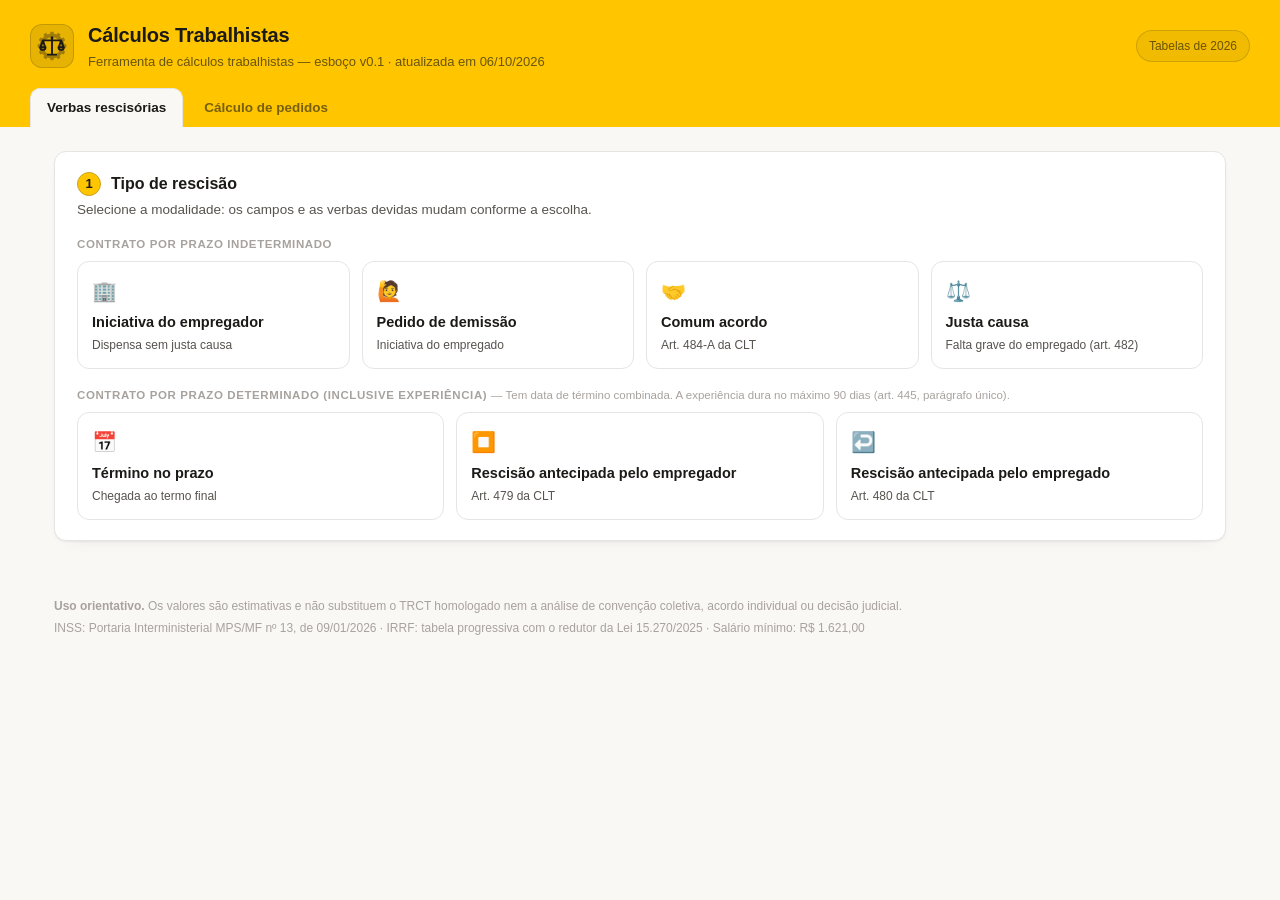
==== commit 67c6d548: "Usa a engrenagem de 12 dentes atrás da balança Entre as versões de 12, 16 e 20 dentes, a de 12 ficou" ====
--- a/index.html
+++ b/index.html
@@ -4,7 +4,7 @@
 <meta charset="utf-8" />
 <meta name="viewport" content="width=device-width, initial-scale=1" />
 <title>Cálculo de Verbas Rescisórias</title>
-<link rel="icon" type="image/svg+xml" href="data:image/svg+xml,%3Csvg xmlns='http://www.w3.org/2000/svg' viewBox='0 0 32 32'%3E%3Crect width='32' height='32' rx='7' fill='%23ffc600'/%3E%3Cg transform='translate(2.4 2.4) scale(.85)' color='%231c1a17' fill='none' stroke='currentColor' stroke-width='2' stroke-linecap='round' stroke-linejoin='round'%3E%3Cpath d='M14.45 2.89L14.79 0.65L17.21 0.65L17.55 2.89A13.2 13.2 0 0 1 19.58 3.3L20.76 1.35L22.99 2.28L22.45 4.48A13.2 13.2 0 0 1 24.17 5.63L26 4.29L27.71 6L26.37 7.83A13.2 13.2 0 0 1 27.52 9.55L29.72 9.01L30.65 11.24L28.7 12.42A13.2 13.2 0 0 1 29.11 14.45L31.35 14.79L31.35 17.21L29.11 17.55A13.2 13.2 0 0 1 28.7 19.58L30.65 20.76L29.72 22.99L27.52 22.45A13.2 13.2 0 0 1 26.37 24.17L27.71 26L26 27.71L24.17 26.37A13.2 13.2 0 0 1 22.45 27.52L22.99 29.72L20.76 30.65L19.58 28.7A13.2 13.2 0 0 1 17.55 29.11L17.21 31.35L14.79 31.35L14.45 29.11A13.2 13.2 0 0 1 12.42 28.7L11.24 30.65L9.01 29.72L9.55 27.52A13.2 13.2 0 0 1 7.83 26.37L6 27.71L4.29 26L5.63 24.17A13.2 13.2 0 0 1 4.48 22.45L2.28 22.99L1.35 20.76L3.3 19.58A13.2 13.2 0 0 1 2.89 17.55L0.65 17.21L0.65 14.79L2.89 14.45A13.2 13.2 0 0 1 3.3 12.42L1.35 11.24L2.28 9.01L4.48 9.55A13.2 13.2 0 0 1 5.63 7.83L4.29 6L6 4.29L7.83 5.63A13.2 13.2 0 0 1 9.55 4.48L9.01 2.28L11.24 1.35L12.42 3.3A13.2 13.2 0 0 1 14.45 2.89ZM25.6 16a9.6 9.6 0 1 0 -19.2 0a9.6 9.6 0 1 0 19.2 0Z' fill='currentColor' fill-opacity='0.35' stroke='none' fill-rule='evenodd'/%3E%3Cpath d='M16 7.6V24M11.6 25.2H20.4M6.2 10H25.8M6.2 10 3.7 17.2M6.2 10 8.7 17.2M25.8 10 23.3 17.2M25.8 10 28.3 17.2M3.3 17.2H9.1a2.9 2.9 0 0 1-5.8 0ZM22.9 17.2H28.7a2.9 2.9 0 0 1-5.8 0Z'/%3E%3Ccircle cx='16' cy='7.2' r='1.6' fill='currentColor' stroke='none'/%3E%3C/g%3E%3C/svg%3E" />
+<link rel="icon" type="image/svg+xml" href="data:image/svg+xml,%3Csvg xmlns='http://www.w3.org/2000/svg' viewBox='0 0 32 32'%3E%3Crect width='32' height='32' rx='7' fill='%23ffc600'/%3E%3Cg transform='translate(2.4 2.4) scale(.85)' color='%231c1a17' fill='none' stroke='currentColor' stroke-width='2' stroke-linecap='round' stroke-linejoin='round'%3E%3Cpath d='M13.94 2.96L14.39 0.68L17.61 0.68L18.06 2.96A13.2 13.2 0 0 1 20.73 3.68L22.26 1.93L25.05 3.54L24.31 5.74A13.2 13.2 0 0 1 26.26 7.69L28.46 6.95L30.07 9.74L28.32 11.27A13.2 13.2 0 0 1 29.04 13.94L31.32 14.39L31.32 17.61L29.04 18.06A13.2 13.2 0 0 1 28.32 20.73L30.07 22.26L28.46 25.05L26.26 24.31A13.2 13.2 0 0 1 24.31 26.26L25.05 28.46L22.26 30.07L20.73 28.32A13.2 13.2 0 0 1 18.06 29.04L17.61 31.32L14.39 31.32L13.94 29.04A13.2 13.2 0 0 1 11.27 28.32L9.74 30.07L6.95 28.46L7.69 26.26A13.2 13.2 0 0 1 5.74 24.31L3.54 25.05L1.93 22.26L3.68 20.73A13.2 13.2 0 0 1 2.96 18.06L0.68 17.61L0.68 14.39L2.96 13.94A13.2 13.2 0 0 1 3.68 11.27L1.93 9.74L3.54 6.95L5.74 7.69A13.2 13.2 0 0 1 7.69 5.74L6.95 3.54L9.74 1.93L11.27 3.68A13.2 13.2 0 0 1 13.94 2.96ZM25.6 16a9.6 9.6 0 1 0 -19.2 0a9.6 9.6 0 1 0 19.2 0Z' fill='currentColor' fill-opacity='0.35' stroke='none' fill-rule='evenodd'/%3E%3Cpath d='M16 7.6V24M11.6 25.2H20.4M6.2 10H25.8M6.2 10 3.7 17.2M6.2 10 8.7 17.2M25.8 10 23.3 17.2M25.8 10 28.3 17.2M3.3 17.2H9.1a2.9 2.9 0 0 1-5.8 0ZM22.9 17.2H28.7a2.9 2.9 0 0 1-5.8 0Z'/%3E%3Ccircle cx='16' cy='7.2' r='1.6' fill='currentColor' stroke='none'/%3E%3C/g%3E%3C/svg%3E" />
 <link rel="stylesheet" href="assets/estilos.css" />
 </head>
 <body>
@@ -14,7 +14,7 @@
         <span class="topo__logo" aria-hidden="true">
           <svg viewBox="0 0 32 32" fill="none" stroke="currentColor" stroke-width="2" stroke-linecap="round" stroke-linejoin="round" focusable="false">
             <!-- balança da justiça diante de uma engrenagem: o direito e o trabalho -->
-            <path d="M14.45 2.89L14.79 0.65L17.21 0.65L17.55 2.89A13.2 13.2 0 0 1 19.58 3.3L20.76 1.35L22.99 2.28L22.45 4.48A13.2 13.2 0 0 1 24.17 5.63L26 4.29L27.71 6L26.37 7.83A13.2 13.2 0 0 1 27.52 9.55L29.72 9.01L30.65 11.24L28.7 12.42A13.2 13.2 0 0 1 29.11 14.45L31.35 14.79L31.35 17.21L29.11 17.55A13.2 13.2 0 0 1 28.7 19.58L30.65 20.76L29.72 22.99L27.52 22.45A13.2 13.2 0 0 1 26.37 24.17L27.71 26L26 27.71L24.17 26.37A13.2 13.2 0 0 1 22.45 27.52L22.99 29.72L20.76 30.65L19.58 28.7A13.2 13.2 0 0 1 17.55 29.11L17.21 31.35L14.79 31.35L14.45 29.11A13.2 13.2 0 0 1 12.42 28.7L11.24 30.65L9.01 29.72L9.55 27.52A13.2 13.2 0 0 1 7.83 26.37L6 27.71L4.29 26L5.63 24.17A13.2 13.2 0 0 1 4.48 22.45L2.28 22.99L1.35 20.76L3.3 19.58A13.2 13.2 0 0 1 2.89 17.55L0.65 17.21L0.65 14.79L2.89 14.45A13.2 13.2 0 0 1 3.3 12.42L1.35 11.24L2.28 9.01L4.48 9.55A13.2 13.2 0 0 1 5.63 7.83L4.29 6L6 4.29L7.83 5.63A13.2 13.2 0 0 1 9.55 4.48L9.01 2.28L11.24 1.35L12.42 3.3A13.2 13.2 0 0 1 14.45 2.89ZM25.6 16a9.6 9.6 0 1 0 -19.2 0a9.6 9.6 0 1 0 19.2 0Z" fill="currentColor" fill-opacity="0.35" stroke="none" fill-rule="evenodd"/>
+            <path d="M13.94 2.96L14.39 0.68L17.61 0.68L18.06 2.96A13.2 13.2 0 0 1 20.73 3.68L22.26 1.93L25.05 3.54L24.31 5.74A13.2 13.2 0 0 1 26.26 7.69L28.46 6.95L30.07 9.74L28.32 11.27A13.2 13.2 0 0 1 29.04 13.94L31.32 14.39L31.32 17.61L29.04 18.06A13.2 13.2 0 0 1 28.32 20.73L30.07 22.26L28.46 25.05L26.26 24.31A13.2 13.2 0 0 1 24.31 26.26L25.05 28.46L22.26 30.07L20.73 28.32A13.2 13.2 0 0 1 18.06 29.04L17.61 31.32L14.39 31.32L13.94 29.04A13.2 13.2 0 0 1 11.27 28.32L9.74 30.07L6.95 28.46L7.69 26.26A13.2 13.2 0 0 1 5.74 24.31L3.54 25.05L1.93 22.26L3.68 20.73A13.2 13.2 0 0 1 2.96 18.06L0.68 17.61L0.68 14.39L2.96 13.94A13.2 13.2 0 0 1 3.68 11.27L1.93 9.74L3.54 6.95L5.74 7.69A13.2 13.2 0 0 1 7.69 5.74L6.95 3.54L9.74 1.93L11.27 3.68A13.2 13.2 0 0 1 13.94 2.96ZM25.6 16a9.6 9.6 0 1 0 -19.2 0a9.6 9.6 0 1 0 19.2 0Z" fill="currentColor" fill-opacity="0.35" stroke="none" fill-rule="evenodd"/>
             <path d="M16 7.6V24M11.6 25.2H20.4M6.2 10H25.8M6.2 10 3.7 17.2M6.2 10 8.7 17.2M25.8 10 23.3 17.2M25.8 10 28.3 17.2M3.3 17.2H9.1a2.9 2.9 0 0 1-5.8 0ZM22.9 17.2H28.7a2.9 2.9 0 0 1-5.8 0Z"/>
             <circle cx="16" cy="7.2" r="1.6" fill="currentColor" stroke="none"/>
           </svg>
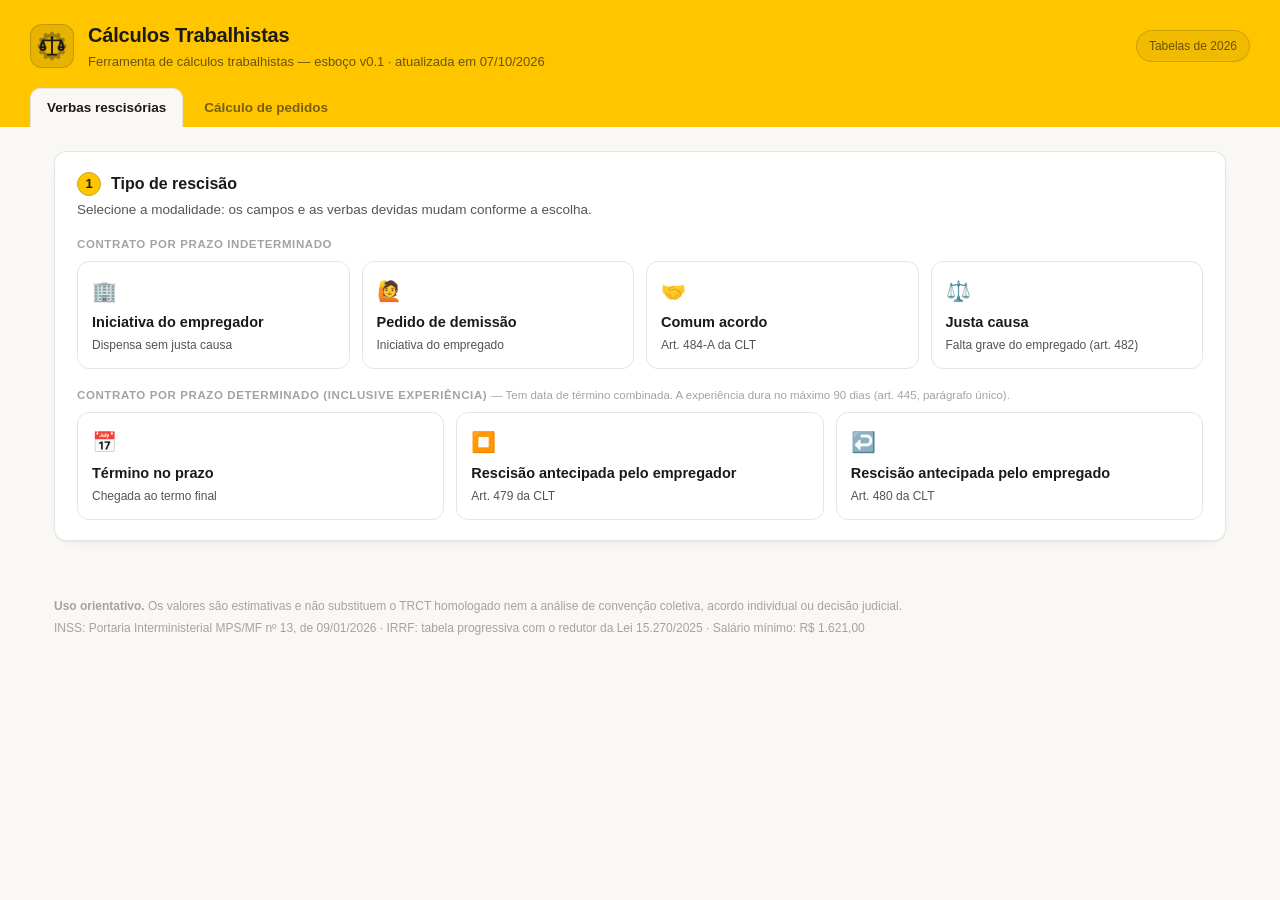
==== commit fae2ce38: "Revisa bases e tolerâncias dos pedidos contra a jurisprudência - Intervalo intrajornada: redução de " ====
--- a/index.html
+++ b/index.html
@@ -114,9 +114,9 @@
                 <span class="campo__dica">Mínimo de 50% (art. 7º, XVI, da CF). A hora sai do divisor informado.</span>
               </label>
               <label class="campo">
-                <span class="campo__rotulo">Média de comissões, gorjetas e prêmios</span>
+                <span class="campo__rotulo">Média de comissões e outras variáveis</span>
                 <span class="campo__moeda"><i>R$</i><input type="text" inputmode="decimal" data-campo="moeda" data-min="0" id="mediaComissoes" placeholder="0,00" /></span>
-                <span class="campo__dica">Média que integra aviso, 13º e férias.</span>
+                <span class="campo__dica">Integra aviso, 13º e férias. Gorjetas ficam fora: não entram no aviso (Súmula 354 do TST). Prêmios e abonos também, desde a Lei 13.467/2017 (art. 457, §2º).</span>
               </label>
             </div>
             <div class="campos">
